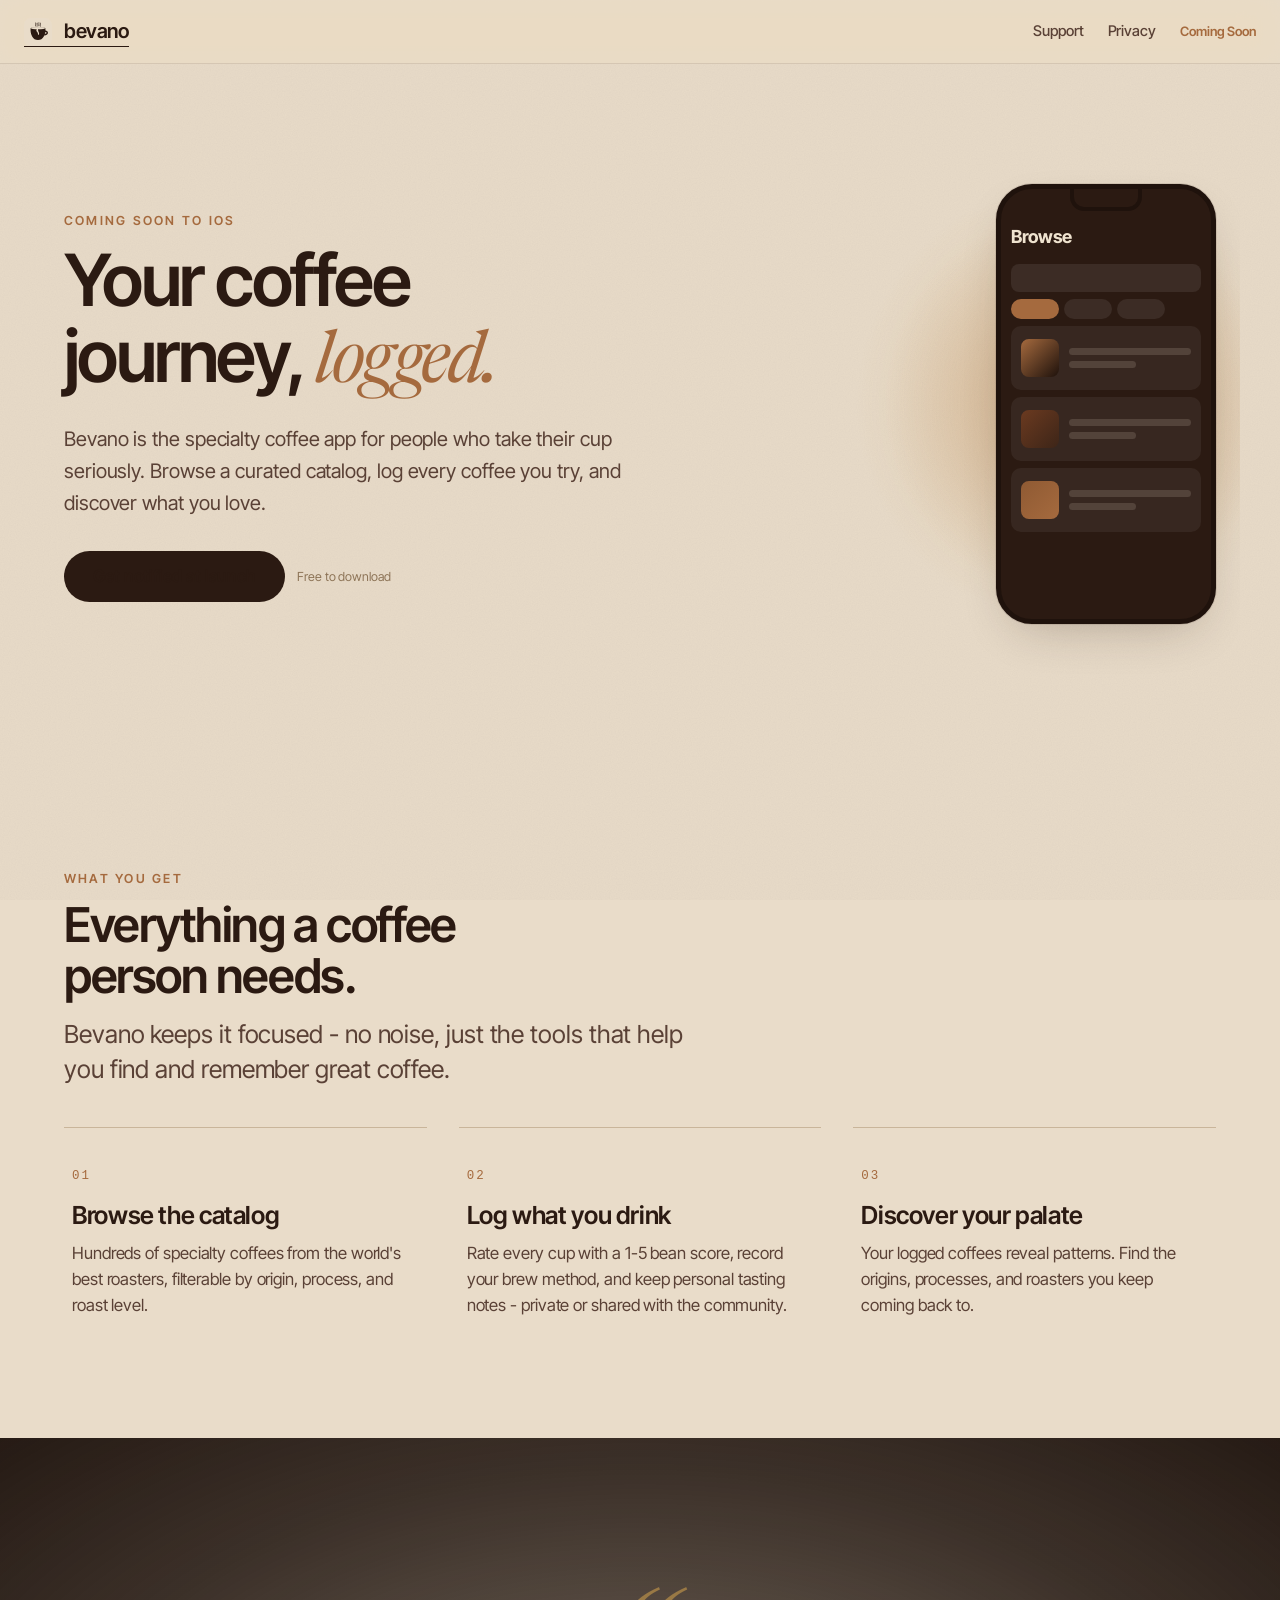
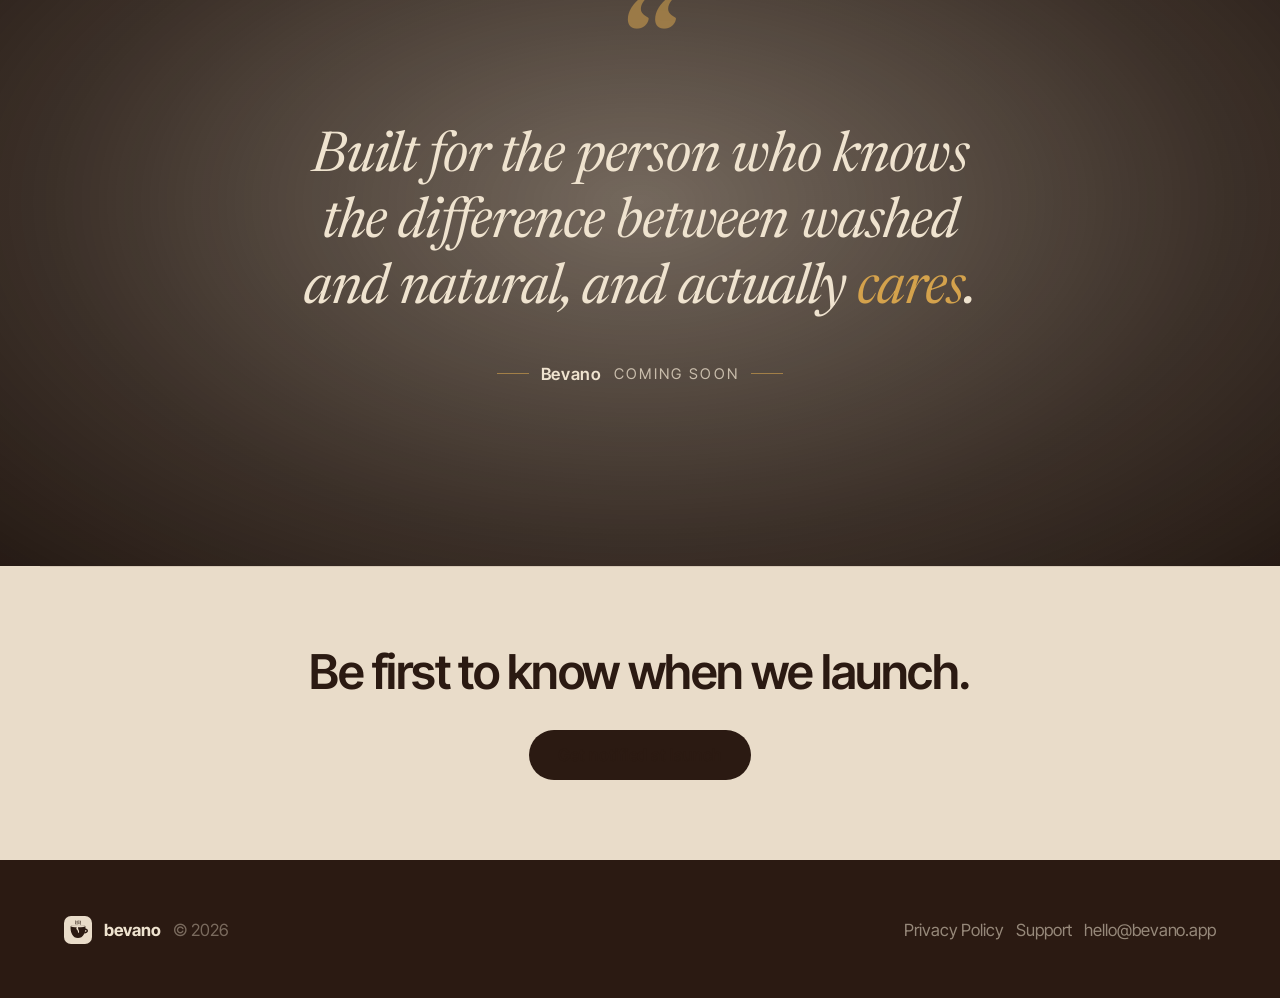
==== index.html @ 607dd551 "fix(web): consolidate features section - remove redundant intro sub-header Merged intro sub-header i" ====
<!DOCTYPE html>
<html lang="en">
<head>
  <meta charset="UTF-8" />
  <meta name="viewport" content="width=device-width, initial-scale=1.0" />
  <title>Bevano - Your coffee journey, logged.</title>
  <meta name="description" content="Bevano is the specialty coffee app for people who take their cup seriously. Browse a curated catalog, log every coffee you try, and discover what you love." />
  <meta property="og:title" content="Bevano - Your coffee journey, logged." />
  <meta property="og:description" content="The specialty coffee app for people who take their cup seriously." />
  <meta property="og:url" content="https://bevano.app" />
  <link rel="canonical" href="https://bevano.app" />
  <link rel="preconnect" href="https://fonts.googleapis.com" />
  <link rel="preconnect" href="https://fonts.gstatic.com" crossorigin />
  <link rel="stylesheet" href="https://fonts.googleapis.com/css2?family=Inter+Tight:wght@400;500;600;700&family=Newsreader:ital,opsz,wght@1,16,400&display=swap" />
  <link rel="stylesheet" href="styles.css" />
</head>
<body>

  <!-- Nav -->
  <nav class="nav">
    <a href="/" class="nav__brand">
      <img src="assets/icon.svg" alt="Bevano" />
      <span>bevano</span>
    </a>
    <div class="nav__links">
      <a href="/support">Support</a>
      <a href="/privacy">Privacy</a>
      <span style="font-size: 13px; font-weight: 600; color: var(--accent);">Coming Soon</span>
    </div>
  </nav>

  <!-- Hero -->
  <header class="hero container">
    <div class="hero__inner">
      <span class="eyebrow hero__eyebrow">Coming soon to iOS</span>
      <h1 class="hero__title">Your coffee journey, <em>logged.</em></h1>
      <p class="hero__lede">Bevano is the specialty coffee app for people who take their cup seriously. Browse a curated catalog, log every coffee you try, and discover what you love.</p>
      <div class="hero__actions">
        <a href="mailto:hello@bevano.app" class="btn btn--lg">Get notified at launch</a>
        <span class="hero__note">Free to download</span>
      </div>
    </div>

    <div class="hero__phone" aria-hidden="true">
      <div class="phone">
        <div class="phone-notch"></div>
        <div class="phone-screen">
          <div class="phone-title">Browse</div>
          <div class="phone-search"></div>
          <div class="phone-chips">
            <div class="phone-chip active"></div>
            <div class="phone-chip"></div>
            <div class="phone-chip"></div>
          </div>
          <div class="phone-card">
            <div class="phone-card-img"></div>
            <div class="phone-card-lines">
              <div class="phone-card-line"></div>
              <div class="phone-card-line short"></div>
            </div>
          </div>
          <div class="phone-card">
            <div class="phone-card-img" style="background: linear-gradient(135deg, #6b3a20 0%, #3d2518 100%);"></div>
            <div class="phone-card-lines">
              <div class="phone-card-line"></div>
              <div class="phone-card-line short"></div>
            </div>
          </div>
          <div class="phone-card">
            <div class="phone-card-img" style="background: linear-gradient(135deg, #8f5a33 0%, #A56A3E 100%);"></div>
            <div class="phone-card-lines">
              <div class="phone-card-line"></div>
              <div class="phone-card-line short"></div>
            </div>
          </div>
        </div>
      </div>
    </div>

    <div class="hero__art" aria-hidden="true"></div>
  </header>

  <!-- Features -->
  <section class="section container">
    <div class="features-head">
      <span class="eyebrow">What you get</span>
      <h2>Everything a coffee person needs.</h2>
      <p class="lede" style="margin-top: var(--s-4);">Bevano keeps it focused - no noise, just the tools that help you find and remember great coffee.</p>
    </div>

    <div class="grid grid-3 features">
      <article class="feature">
        <span class="feature__num">01</span>
        <h3 class="feature__title">Browse the catalog</h3>
        <p class="feature__body">Hundreds of specialty coffees from the world's best roasters, filterable by origin, process, and roast level.</p>
      </article>

      <article class="feature">
        <span class="feature__num">02</span>
        <h3 class="feature__title">Log what you drink</h3>
        <p class="feature__body">Rate every cup with a 1-5 bean score, record your brew method, and keep personal tasting notes - private or shared with the community.</p>
      </article>

      <article class="feature">
        <span class="feature__num">03</span>
        <h3 class="feature__title">Discover your palate</h3>
        <p class="feature__body">Your logged coffees reveal patterns. Find the origins, processes, and roasters you keep coming back to.</p>
      </article>
    </div>
  </section>

  <!-- Quote -->
  <section class="quote">
    <div class="quote__bg" aria-hidden="true"></div>
    <div class="quote__inner">
      <span class="quote__mark">&ldquo;</span>
      <p class="quote__text">Built for the person who knows the difference between washed and natural, and actually <em>cares</em>.</p>
      <div class="quote__attrib">
        <strong>Bevano</strong>
        <span>Coming soon</span>
      </div>
    </div>
  </section>

  <!-- CTA -->
  <div class="cta-band container">
    <h2>Be first to know when we launch.</h2>
    <a href="mailto:hello@bevano.app" class="btn btn--lg">Get notified at launch</a>
  </div>

  <!-- Footer -->
  <footer class="site-footer">
    <div class="section section--tight container">
      <div class="spread" style="flex-wrap: wrap; gap: var(--s-5);">
        <div class="row" style="gap: var(--s-3);">
          <img src="assets/icon.svg" style="width: 28px; height: 28px; border-radius: 7px; flex-shrink: 0;" alt="" />
          <strong>bevano</strong>
          <span class="faint">© 2026</span>
        </div>
        <div class="cluster">
          <a href="/privacy">Privacy Policy</a>
          <a href="/support">Support</a>
          <a href="mailto:hello@bevano.app">hello@bevano.app</a>
        </div>
      </div>
    </div>
  </footer>

</body>
</html>
---- styles.css ----
/* =========================================================================
   coffee.css — Bevano marketing site
   Sleek, modern stylesheet built on the Espresso/Cream palette.
   Light mode only.
   ========================================================================= */

/* ── Design tokens ──────────────────────────────────────────────────────── */
:root {
  /* Brand palette */
  --espresso:        #2B1A12;
  --espresso-deep:   #1F120C;
  --espresso-ink:    #150B07;
  --cream:           #E9DCC9;
  --cream-hi:        #EFE3CF;
  --cream-soft:      #F4EBDB;
  --caramel:         #A56A3E;
  --caramel-deep:    #8E5630;
  --gold:            #D4A24C;
  --gold-soft:       #E8B868;
  --sage:            #1F3A2E;

  /* Type */
  --font-sans: "Inter Tight", "Helvetica Neue", ui-sans-serif, -apple-system, BlinkMacSystemFont, system-ui, sans-serif;
  --font-serif: "Newsreader", "Iowan Old Style", Georgia, serif;
  --font-mono: ui-monospace, SFMono-Regular, "JetBrains Mono", Menlo, monospace;

  /* Scale (fluid) */
  --step--2: clamp(0.72rem, 0.70rem + 0.10vw, 0.78rem);
  --step--1: clamp(0.83rem, 0.80rem + 0.15vw, 0.92rem);
  --step-0:  clamp(0.95rem, 0.92rem + 0.18vw, 1.05rem);
  --step-1:  clamp(1.10rem, 1.04rem + 0.30vw, 1.25rem);
  --step-2:  clamp(1.30rem, 1.20rem + 0.50vw, 1.55rem);
  --step-3:  clamp(1.60rem, 1.40rem + 1.00vw, 2.10rem);
  --step-4:  clamp(2.10rem, 1.70rem + 2.00vw, 3.00rem);
  --step-5:  clamp(2.70rem, 2.00rem + 3.50vw, 4.50rem);
  --step-6:  clamp(3.50rem, 2.50rem + 5.00vw, 6.50rem);

  /* Radius */
  --r-xs:  6px;  --r-sm:  10px; --r-md:  14px;
  --r-lg:  20px; --r-xl:  28px; --r-2xl: 40px; --r-pill: 999px;

  /* Spacing (8pt) */
  --s-1: 4px;  --s-2: 8px;   --s-3: 12px;  --s-4: 16px;  --s-5: 20px;
  --s-6: 24px; --s-7: 32px;  --s-8: 40px;  --s-9: 56px;  --s-10: 80px; --s-11: 120px;

  /* Easing */
  --ease-out: cubic-bezier(0.16, 1, 0.3, 1);
  --ease-in-out: cubic-bezier(0.65, 0, 0.35, 1);
  --t-fast: 140ms; --t-base: 220ms; --t-slow: 420ms;

  /* Semantic tokens */
  --bg:              var(--cream);
  --bg-elev:         var(--cream-soft);
  --bg-sunken:       #DCCDB6;
  --surface:         #FFFFFF;
  --surface-muted:   #F1E6D2;
  --surface-inverse: var(--espresso);
  --border:          #C9B59A;
  --border-strong:   #8E7558;
  --divider:         rgba(43, 26, 18, 0.10);

  --text:            var(--espresso);
  --text-muted:      #5A4136;
  --text-faint:      #8E7558;
  --text-inverse:    var(--cream-hi);
  --text-on-primary: var(--cream-hi);
  --text-on-accent:  var(--cream-hi);

  --primary:         var(--espresso);
  --primary-hover:   var(--espresso-deep);
  --primary-active:  var(--espresso-ink);
  --accent:          var(--caramel);
  --accent-hover:    var(--caramel-deep);
  --highlight:       var(--gold);

  --ring:      0 0 0 3px rgba(165, 106, 62, 0.35);
  --shadow-xs: 0 1px 2px rgba(43, 26, 18, 0.06);
  --shadow-sm: 0 1px 2px rgba(43, 26, 18, 0.06), 0 2px 6px -2px rgba(43, 26, 18, 0.08);
  --shadow-md: 0 4px 14px -4px rgba(43, 26, 18, 0.12), 0 10px 30px -12px rgba(43, 26, 18, 0.18);
  --shadow-lg: 0 18px 50px -20px rgba(43, 26, 18, 0.30);
  --grain-opacity: 0.04;
}

/* ── Reset ─────────────────────────────────────────────────────────────── */
*, *::before, *::after { box-sizing: border-box; }
html { -webkit-text-size-adjust: 100%; text-size-adjust: 100%; scroll-behavior: smooth; }
body {
  margin: 0;
  background: var(--bg);
  color: var(--text);
  font-family: var(--font-sans);
  font-size: var(--step-0);
  line-height: 1.55;
  letter-spacing: -0.005em;
  -webkit-font-smoothing: antialiased;
  -moz-osx-font-smoothing: grayscale;
}
body::before {
  content: "";
  position: fixed; inset: 0;
  pointer-events: none;
  opacity: var(--grain-opacity);
  background-image: url("data:image/svg+xml;utf8,<svg xmlns='http://www.w3.org/2000/svg' width='180' height='180'><filter id='n'><feTurbulence type='fractalNoise' baseFrequency='0.85' numOctaves='2' stitchTiles='stitch'/><feColorMatrix values='0 0 0 0 0 0 0 0 0 0 0 0 0 0 0 0 0 0 0.7 0'/></filter><rect width='100%25' height='100%25' filter='url(%23n)'/></svg>");
  mix-blend-mode: multiply;
  z-index: 0;
}
img, svg, video { display: block; max-width: 100%; height: auto; }

/* ── Typography ────────────────────────────────────────────────────────── */
h1, h2, h3, h4, h5 {
  margin: 0 0 var(--s-4);
  font-family: var(--font-sans);
  font-weight: 600;
  line-height: 1.05;
  letter-spacing: -0.025em;
  text-wrap: balance;
  color: var(--text);
}
h1 { font-size: var(--step-5); letter-spacing: -0.035em; }
h2 { font-size: var(--step-4); letter-spacing: -0.03em; }
h3 { font-size: var(--step-3); letter-spacing: -0.02em; }
h4 { font-size: var(--step-2); }
h5 { font-size: var(--step-1); }
p  { margin: 0 0 var(--s-4); max-width: 64ch; text-wrap: pretty; }
.lede { font-size: var(--step-2); line-height: 1.4; color: var(--text-muted); max-width: 56ch; }

.eyebrow {
  display: inline-block;
  font-size: var(--step--2);
  font-weight: 600;
  letter-spacing: 0.18em;
  text-transform: uppercase;
  color: var(--accent);
  margin-bottom: var(--s-3);
}
small, .text-sm { font-size: var(--step--1); color: var(--text-muted); }
.muted  { color: var(--text-muted); }
.faint  { color: var(--text-faint); }
.text-accent { color: var(--accent); }

a, a:visited, a:link {
  color: var(--text);
  text-decoration: none;
  background-image: linear-gradient(currentColor, currentColor);
  background-size: 100% 1px;
  background-position: 0 100%;
  background-repeat: no-repeat;
  transition: background-size var(--t-base) var(--ease-out), color var(--t-fast) var(--ease-out);
}
a:hover { background-size: 100% 2px; color: var(--accent); }
a:focus-visible { outline: none; box-shadow: var(--ring); border-radius: 4px; }

/* ── Layout primitives ─────────────────────────────────────────────────── */
.container { width: 100%; max-width: 1200px; margin-inline: auto; padding-inline: var(--s-6); position: relative; z-index: 1; }
.container--narrow { max-width: 760px; }
.container--wide   { max-width: 1440px; }
.section { padding-block: var(--s-11); }
.section--tight { padding-block: var(--s-9); }
.stack > * + * { margin-top: var(--s-5); }
.cluster { display: flex; flex-wrap: wrap; gap: var(--s-3); align-items: center; }
.row { display: flex; gap: var(--s-4); align-items: center; }
.spread { display: flex; align-items: center; justify-content: space-between; gap: var(--s-4); }
.grid { display: grid; gap: var(--s-6); }
.grid-2 { grid-template-columns: repeat(auto-fit, minmax(280px, 1fr)); }
.grid-3 { grid-template-columns: repeat(auto-fit, minmax(240px, 1fr)); }
.center-text { text-align: center; }
.text-balance { text-wrap: balance; }
.fill-espresso { background: var(--espresso); color: var(--cream-hi); }
.hidden { display: none !important; }

/* ── Card ──────────────────────────────────────────────────────────────── */
.card {
  background: var(--surface);
  border: 1px solid var(--border);
  border-radius: var(--r-lg);
  padding: var(--s-7);
  box-shadow: var(--shadow-sm);
  transition: transform var(--t-base) var(--ease-out), box-shadow var(--t-base) var(--ease-out), border-color var(--t-base) var(--ease-out);
}
.card:hover { transform: translateY(-2px); box-shadow: var(--shadow-md); border-color: var(--border-strong); }

/* ── Nav ───────────────────────────────────────────────────────────────── */
.nav {
  position: sticky; top: 0; z-index: 50;
  display: flex; align-items: center; justify-content: space-between;
  padding: var(--s-4) var(--s-6);
  background: color-mix(in oklch, var(--bg) 75%, transparent);
  backdrop-filter: saturate(180%) blur(18px);
  -webkit-backdrop-filter: saturate(180%) blur(18px);
  border-bottom: 1px solid var(--divider);
}
.nav__brand {
  display: flex; align-items: center; gap: var(--s-3);
  font-weight: 600; letter-spacing: -0.02em; font-size: var(--step-1);
  background: none; color: var(--text);
}
.nav__brand img { width: 28px; height: 28px; border-radius: 7px; flex-shrink: 0; }
.nav__brand:hover { color: var(--accent); background-image: none; }
.nav__links { display: flex; gap: var(--s-6); align-items: center; }
.nav__links a, .nav__links a:visited, .nav__links a:link { font-size: var(--step--1); font-weight: 500; color: var(--text-muted); background: none; }
.nav__links a:hover { color: var(--accent); background-image: none; }

/* ── Buttons ───────────────────────────────────────────────────────────── */
.btn {
  display: inline-flex; align-items: center; justify-content: center;
  gap: var(--s-2);
  padding: 12px 22px;
  font-size: var(--step--1); font-weight: 600; line-height: 1;
  background: var(--primary); color: var(--text-on-primary);
  border: 1px solid transparent; border-radius: var(--r-pill);
  cursor: pointer; text-decoration: none; background-image: none;
  transition: transform var(--t-fast) var(--ease-out), background var(--t-fast) var(--ease-out), box-shadow var(--t-fast) var(--ease-out);
}
.btn:hover { background: var(--primary-hover); transform: translateY(-1px); box-shadow: var(--shadow-sm); background-image: none; color: var(--text-on-primary); }
.btn:active { background: var(--primary-active); transform: translateY(0); }
.btn--accent { background: var(--accent); color: var(--text-on-accent); }
.btn--accent:hover { background: var(--accent-hover); color: var(--text-on-accent); }
.btn--ghost { background: transparent; color: var(--text); border-color: var(--border); }
.btn--ghost:hover { background: var(--surface-muted); border-color: var(--border-strong); }
.btn--lg { padding: 16px 28px; font-size: var(--step-0); }
.btn--sm { padding: 8px 14px; font-size: var(--step--2); }

/* ── Hero ──────────────────────────────────────────────────────────────── */
.hero {
  position: relative;
  padding-block: var(--s-11);
  overflow: hidden;
  display: flex; align-items: center; justify-content: space-between;
  gap: var(--s-10);
}
.hero__eyebrow { color: var(--accent); }
.hero__inner { flex: 1; max-width: 560px; position: relative; z-index: 1; }
.hero__title { font-size: var(--step-5); letter-spacing: -0.035em; margin-bottom: var(--s-5); }
.hero__title em { font-style: italic; font-family: var(--font-serif); font-weight: 400; color: var(--accent); }
.hero__lede { font-size: var(--step-1); color: var(--text-muted); max-width: 52ch; margin-bottom: var(--s-7); line-height: 1.6; }
.hero__actions { display: flex; gap: var(--s-3); flex-wrap: wrap; align-items: center; }
.hero__note { font-size: var(--step--2); color: var(--text-faint); }
.hero__art {
  position: absolute; right: -120px; top: 50%; transform: translateY(-50%);
  width: 560px; height: 560px; border-radius: 50%;
  background:
    radial-gradient(closest-side, color-mix(in oklch, var(--accent) 35%, transparent), transparent 70%),
    radial-gradient(closest-side, color-mix(in oklch, var(--highlight) 25%, transparent), transparent 80%);
  filter: blur(0.5px);
  z-index: 0; pointer-events: none;
}
.hero__phone { flex-shrink: 0; position: relative; z-index: 1; }

/* ── Phone mockup ──────────────────────────────────────────────────────── */
.phone {
  width: 220px; height: 440px;
  background: var(--espresso); border-radius: 36px;
  border: 5px solid var(--espresso-deep);
  box-shadow: var(--shadow-lg), 0 0 0 1px rgba(43,26,18,0.1);
  display: flex; flex-direction: column; overflow: hidden;
}
.phone-notch { width: 72px; height: 22px; background: var(--espresso); border-radius: 0 0 14px 14px; margin: 0 auto; border: 4px solid var(--espresso-deep); border-top: none; }
.phone-screen { flex: 1; padding: 10px; display: flex; flex-direction: column; gap: 7px; }
.phone-title { color: var(--cream-hi); font-size: 18px; font-weight: 700; letter-spacing: -0.02em; padding: 2px 0 6px; }
.phone-search { background: rgba(255,255,255,0.08); border-radius: 8px; height: 28px; }
.phone-chips { display: flex; gap: 5px; }
.phone-chip { background: rgba(255,255,255,0.08); border-radius: var(--r-pill); height: 20px; width: 48px; }
.phone-chip.active { background: var(--caramel); }
.phone-card { background: rgba(255,255,255,0.06); border-radius: 10px; height: 64px; display: flex; align-items: center; padding: 10px; gap: 10px; }
.phone-card-img { width: 38px; height: 38px; border-radius: 8px; background: linear-gradient(135deg, var(--caramel) 0%, var(--espresso-deep) 100%); flex-shrink: 0; }
.phone-card-lines { flex: 1; display: flex; flex-direction: column; gap: 6px; }
.phone-card-line { height: 7px; border-radius: 4px; background: rgba(239,227,207,0.15); }
.phone-card-line.short { width: 55%; }

/* ── Features section ──────────────────────────────────────────────────── */
.features-head { max-width: 640px; margin-bottom: var(--s-8); }
.features-head h2 { margin: 0; }
.features { gap: var(--s-7); }
.feature {
  position: relative;
  padding: var(--s-7) var(--s-2) 0;
  border-top: 1px solid var(--border);
}
.feature__num {
  display: inline-block;
  font-family: var(--font-mono);
  font-size: var(--step--2);
  letter-spacing: 0.16em;
  color: var(--accent);
  margin-bottom: var(--s-4);
}
.feature__title { font-size: var(--step-2); margin: 0 0 var(--s-3); letter-spacing: -0.015em; }
.feature__body { margin: 0; color: var(--text-muted); font-size: var(--step-0); line-height: 1.55; max-width: 38ch; }

/* ── Quote section (beans background) ─────────────────────────────────── */
.quote {
  position: relative; overflow: hidden;
  padding-block: clamp(120px, 14vw, 200px);
  color: var(--cream-hi);
  isolation: isolate;
}
.quote__bg {
  position: absolute; inset: 0;
  background-image: url("assets/beans-bg.png");
  background-size: cover;
  background-position: center;
  background-repeat: no-repeat;
  z-index: -2;
}
.quote::before {
  content: "";
  position: absolute; inset: 0;
  background: radial-gradient(ellipse at 50% 50%, rgba(21,10,5,0.55) 0%, rgba(21,10,5,0.82) 65%, rgba(21,10,5,0.92) 100%);
  z-index: -1;
}
.quote__inner { max-width: 880px; margin-inline: auto; text-align: center; padding-inline: var(--s-6); }
.quote__mark {
  font-family: var(--font-serif); font-style: italic;
  font-size: clamp(80px, 14vw, 160px);
  line-height: 0.6; color: var(--gold); opacity: 0.55;
  display: block; margin-bottom: var(--s-3);
}
.quote__text {
  font-family: var(--font-serif); font-style: italic; font-weight: 400;
  font-size: clamp(28px, 4.5vw, 56px);
  line-height: 1.18; letter-spacing: -0.02em;
  color: var(--cream-hi); text-wrap: balance;
  margin: 0 0 var(--s-7);
}
.quote__text em { color: var(--gold); font-style: italic; }
.quote__attrib {
  display: inline-flex; align-items: center; gap: var(--s-3);
  font-size: var(--step--1); letter-spacing: 0.16em; text-transform: uppercase;
  color: rgba(239, 227, 207, 0.75);
}
.quote__attrib::before, .quote__attrib::after { content: ""; width: 32px; height: 1px; background: rgba(212,162,76,0.6); }
.quote__attrib strong { color: var(--cream-hi); font-weight: 600; letter-spacing: 0.04em; text-transform: none; font-size: var(--step-0); }

/* ── CTA band ──────────────────────────────────────────────────────────── */
.cta-band { text-align: center; padding-block: var(--s-10); border-top: 1px solid var(--divider); }
.cta-band h2 { margin-bottom: var(--s-7); }

/* ── Site footer ───────────────────────────────────────────────────────── */
.site-footer { background: var(--espresso); }
.site-footer p, .site-footer strong, .site-footer span { color: var(--cream-hi); }
.site-footer .faint { color: rgba(239, 227, 207, 0.4); }
.site-footer a, .site-footer a:visited, .site-footer a:link { color: rgba(239,227,207,0.55); background: none; }
.site-footer a:hover { color: var(--cream-hi); background-image: none; }

/* ── Page hero (support / privacy) ────────────────────────────────────── */
.page-hero { padding-block: var(--s-9) var(--s-7); border-bottom: 1px solid var(--divider); }
.page-hero h1 { margin-bottom: var(--s-3); }
.page-hero p { font-size: var(--step--1); color: var(--text-faint); margin: 0; }

/* ── Page content ──────────────────────────────────────────────────────── */
.page-content { padding-block: var(--s-8) var(--s-11); }
.page-content h2 { font-size: var(--step-2); margin: var(--s-8) 0 var(--s-4); }
.page-content h2:first-child { margin-top: 0; }
.page-content p { color: var(--text-muted); line-height: 1.75; }
.page-content a { color: var(--accent); background: none; }
.page-content a:hover { color: var(--accent-hover); background-image: none; }

/* ── Contact box ───────────────────────────────────────────────────────── */
.contact-box {
  background: var(--surface-muted); border: 1px solid var(--border);
  border-radius: var(--r-md); padding: var(--s-5) var(--s-6);
  margin: var(--s-5) 0 var(--s-8);
}
.contact-box p { margin: 0; font-size: var(--step--1); max-width: none; }
.contact-box a { color: var(--accent); font-weight: 600; background: none; }

/* ── FAQ ───────────────────────────────────────────────────────────────── */
.faq { margin-top: var(--s-8); }
.faq-item { border-top: 1px solid var(--divider); padding-block: var(--s-5); }
.faq-item:last-child { border-bottom: 1px solid var(--divider); }
.faq-item h3 { font-size: var(--step-0); font-weight: 600; margin-bottom: var(--s-2); }
.faq-item p { font-size: var(--step--1); color: var(--text-muted); margin: 0; line-height: 1.65; max-width: none; }

/* ── Utilities ─────────────────────────────────────────────────────────── */
::selection { background: var(--accent); color: var(--text-on-accent); }
:focus-visible { outline: none; box-shadow: var(--ring); border-radius: 6px; }
::-webkit-scrollbar { width: 12px; }
::-webkit-scrollbar-track { background: transparent; }
::-webkit-scrollbar-thumb { background: var(--border); border-radius: var(--r-pill); border: 3px solid var(--bg); }
::-webkit-scrollbar-thumb:hover { background: var(--border-strong); }

/* ── Responsive ────────────────────────────────────────────────────────── */
@media (max-width: 768px) {
  .nav { padding: var(--s-3) var(--s-4); }
  .nav__links { gap: var(--s-4); }
  .hero { flex-direction: column; padding-block: var(--s-9); }
  .hero__phone, .hero__art { display: none; }
  .section, .section--tight { padding-block: var(--s-9); }
  .container { padding-inline: var(--s-4); }
  .spread { flex-direction: column; align-items: flex-start; }
  .features { grid-template-columns: 1fr; }
}

@media (prefers-reduced-motion: reduce) {
  *, *::before, *::after { transition-duration: 0ms !important; animation-duration: 0ms !important; }
  html { scroll-behavior: auto; }
}

@media print {
  body::before, .nav, .hero__art, .hero__phone { display: none; }
  .card { box-shadow: none; border-color: #ccc; }
}
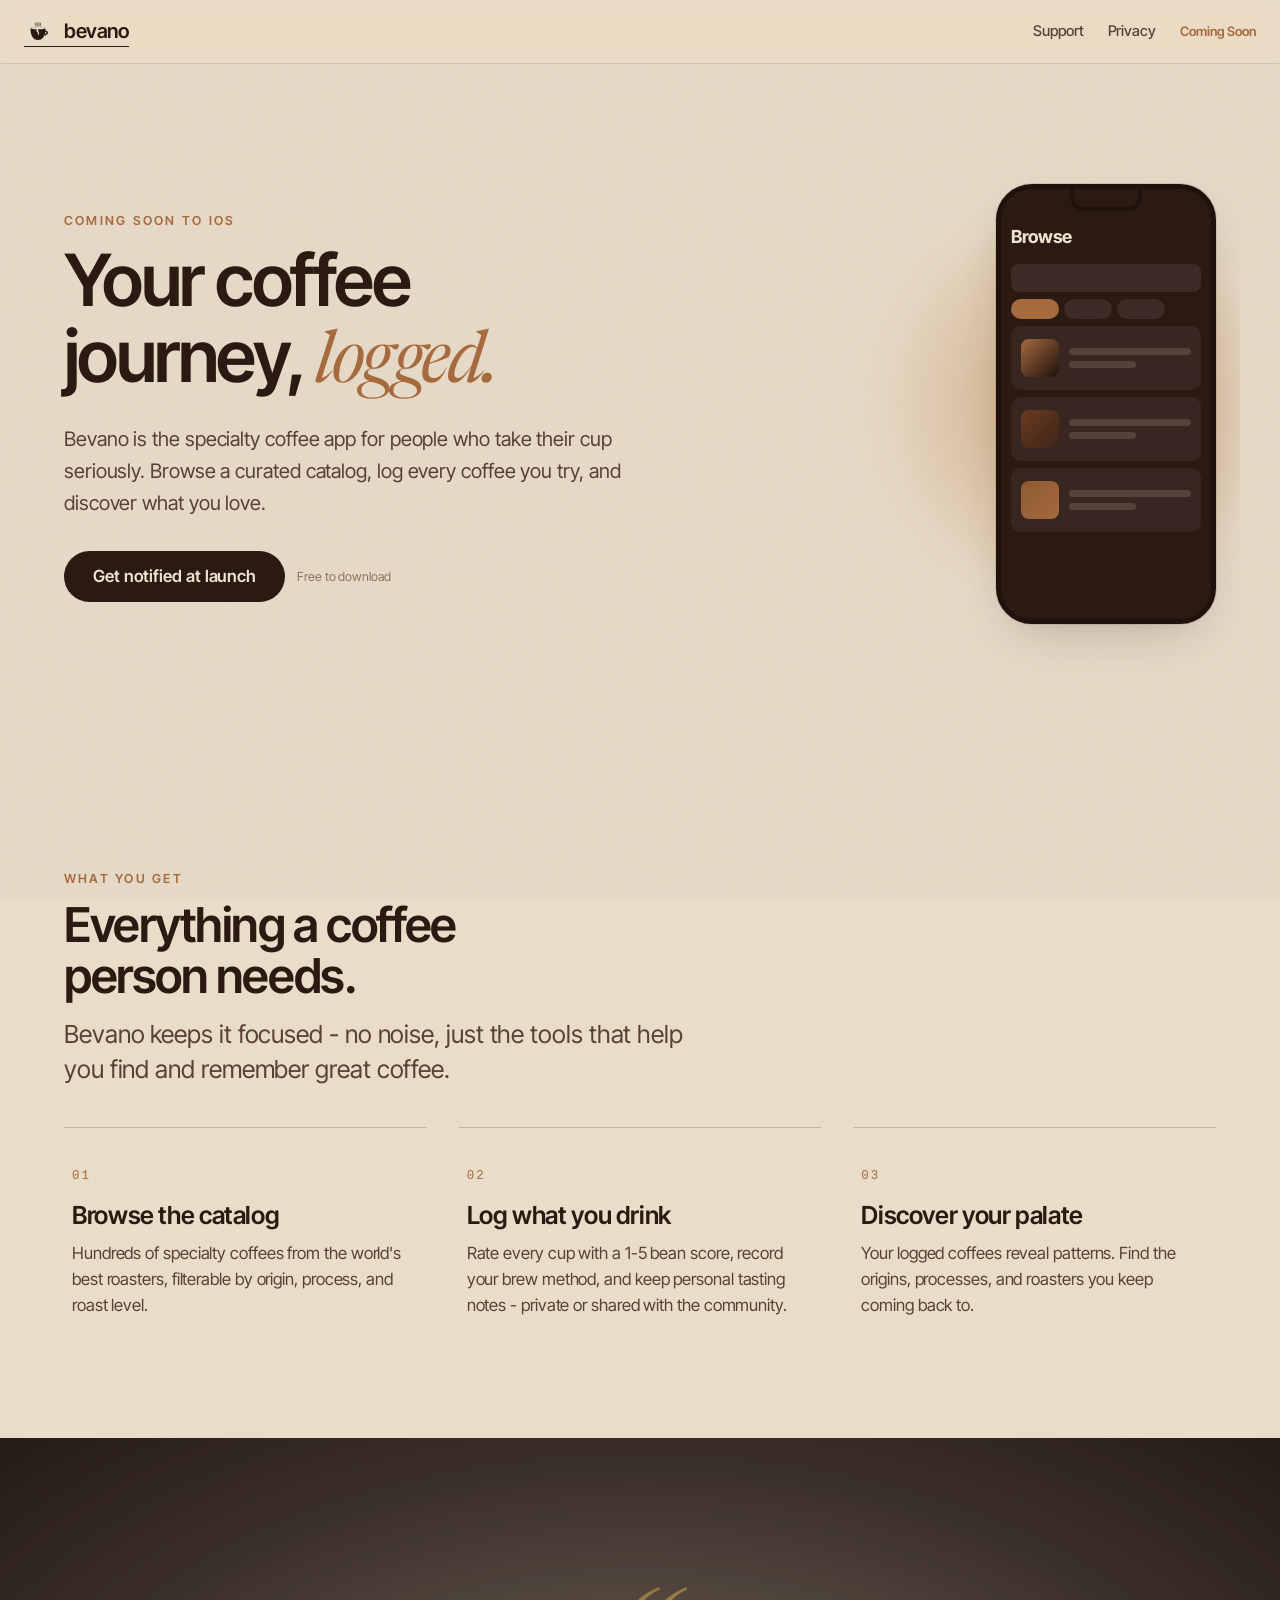
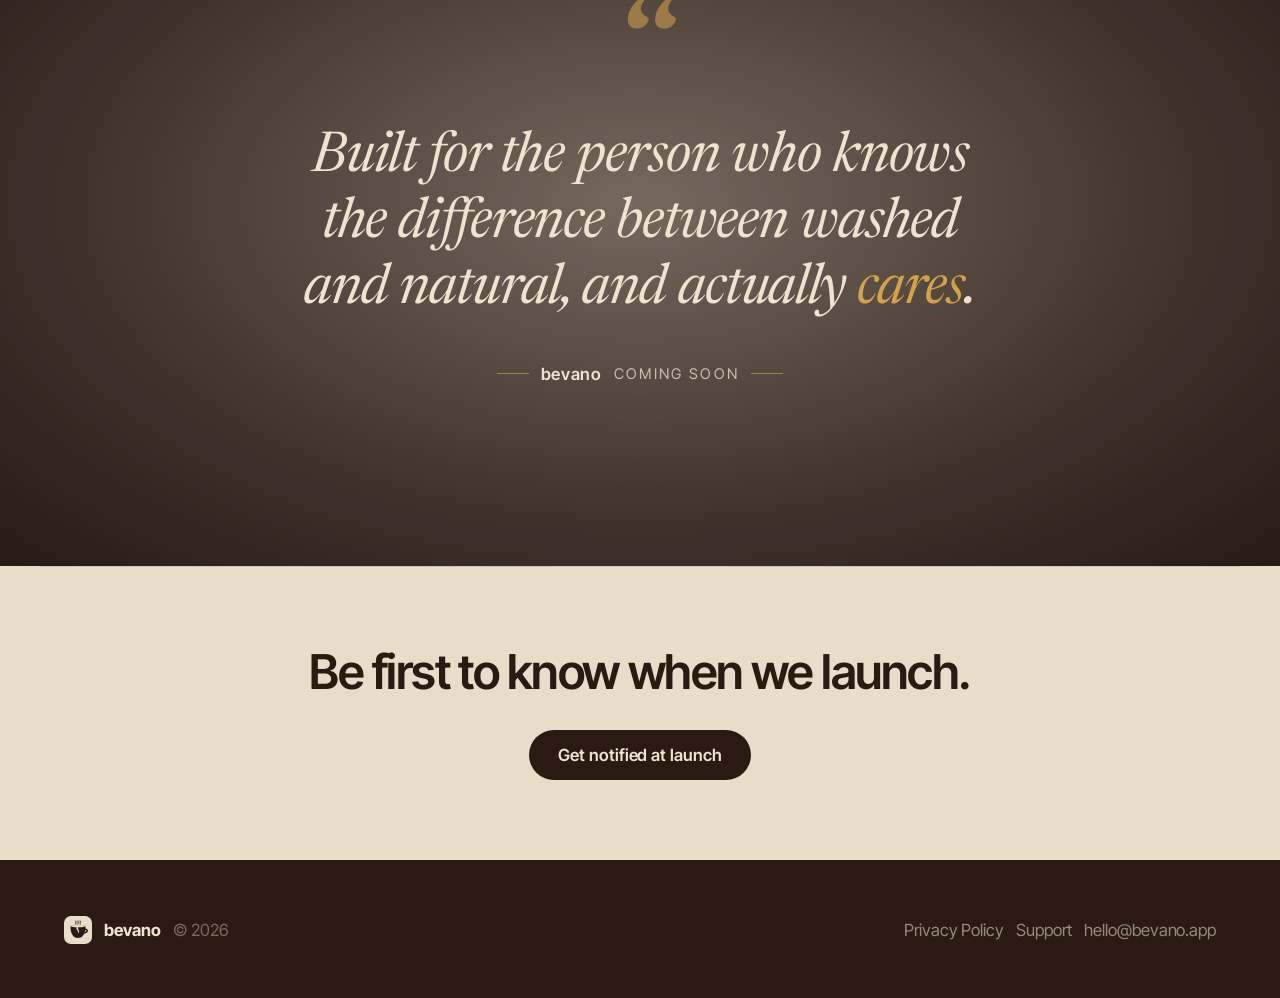
==== commit 21049569: "fix(web): lowercase quote attribution and replace Download with Coming Soon - index.html: quote attr" ====
--- a/index.html
+++ b/index.html
@@ -19,7 +19,7 @@
   <!-- Nav -->
   <nav class="nav">
     <a href="/" class="nav__brand">
-      <img src="assets/icon.svg" alt="Bevano" />
+      <img src="assets/icon.svg" alt="Bevano" width="28" height="28" />
       <span>bevano</span>
     </a>
     <div class="nav__links">
@@ -116,7 +116,7 @@
       <span class="quote__mark">&ldquo;</span>
       <p class="quote__text">Built for the person who knows the difference between washed and natural, and actually <em>cares</em>.</p>
       <div class="quote__attrib">
-        <strong>Bevano</strong>
+        <strong>bevano</strong>
         <span>Coming soon</span>
       </div>
     </div>
--- a/styles.css
+++ b/styles.css
@@ -184,6 +184,7 @@
   position: sticky; top: 0; z-index: 50;
   display: flex; align-items: center; justify-content: space-between;
   padding: var(--s-4) var(--s-6);
+  background: rgba(233, 220, 201, 0.85); /* fallback */
   background: color-mix(in oklch, var(--bg) 75%, transparent);
   backdrop-filter: saturate(180%) blur(18px);
   -webkit-backdrop-filter: saturate(180%) blur(18px);
@@ -194,7 +195,12 @@
   font-weight: 600; letter-spacing: -0.02em; font-size: var(--step-1);
   background: none; color: var(--text);
 }
-.nav__brand img { width: 28px; height: 28px; border-radius: 7px; flex-shrink: 0; }
+.nav__brand img {
+  display: block;
+  width: 28px !important; height: 28px !important;
+  max-width: 28px; max-height: 28px;
+  border-radius: 7px; flex-shrink: 0;
+}
 .nav__brand:hover { color: var(--accent); background-image: none; }
 .nav__links { display: flex; gap: var(--s-6); align-items: center; }
 .nav__links a, .nav__links a:visited, .nav__links a:link { font-size: var(--step--1); font-weight: 500; color: var(--text-muted); background: none; }
@@ -211,11 +217,12 @@
   cursor: pointer; text-decoration: none; background-image: none;
   transition: transform var(--t-fast) var(--ease-out), background var(--t-fast) var(--ease-out), box-shadow var(--t-fast) var(--ease-out);
 }
+.btn, .btn:link, .btn:visited { color: var(--text-on-primary); background-image: none; }
 .btn:hover { background: var(--primary-hover); transform: translateY(-1px); box-shadow: var(--shadow-sm); background-image: none; color: var(--text-on-primary); }
 .btn:active { background: var(--primary-active); transform: translateY(0); }
-.btn--accent { background: var(--accent); color: var(--text-on-accent); }
+.btn--accent, .btn--accent:link, .btn--accent:visited { background: var(--accent); color: var(--text-on-accent); }
 .btn--accent:hover { background: var(--accent-hover); color: var(--text-on-accent); }
-.btn--ghost { background: transparent; color: var(--text); border-color: var(--border); }
+.btn--ghost, .btn--ghost:link, .btn--ghost:visited { background: transparent; color: var(--text); border-color: var(--border); }
 .btn--ghost:hover { background: var(--surface-muted); border-color: var(--border-strong); }
 .btn--lg { padding: 16px 28px; font-size: var(--step-0); }
 .btn--sm { padding: 8px 14px; font-size: var(--step--2); }
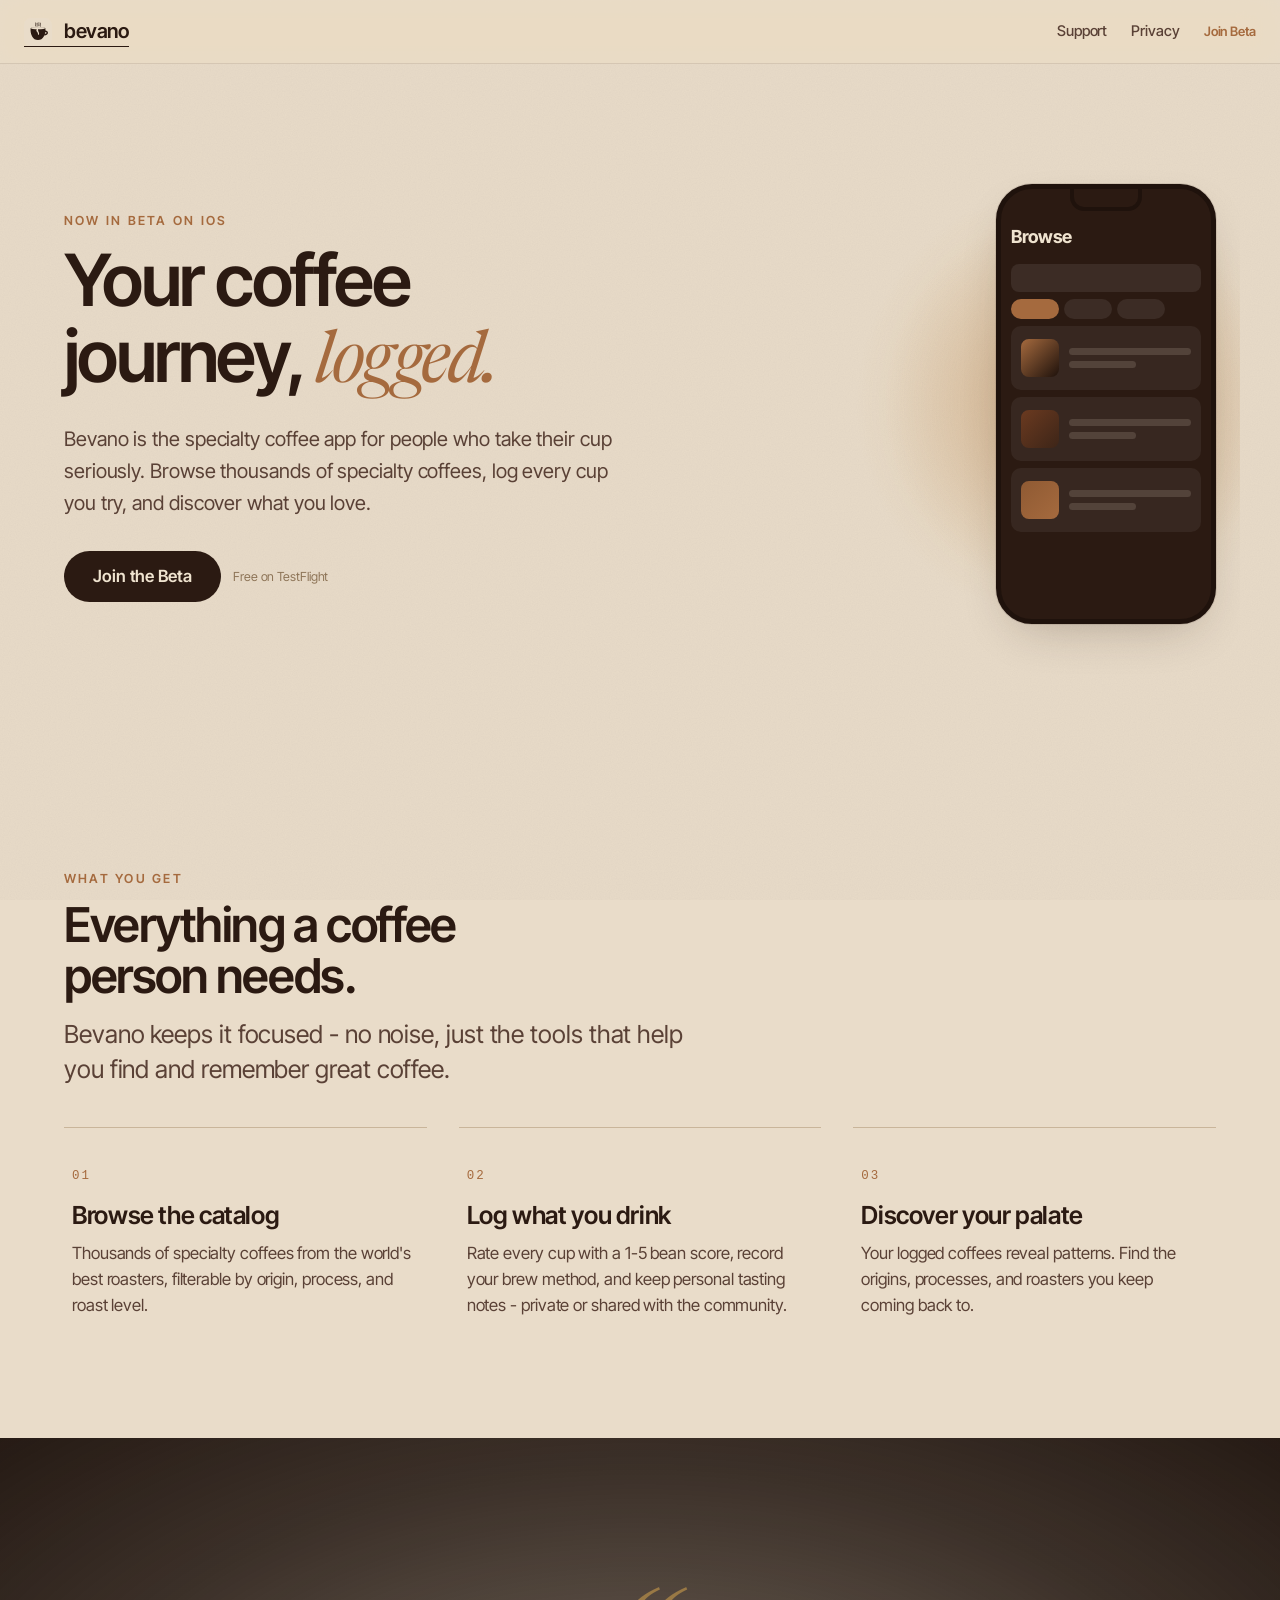
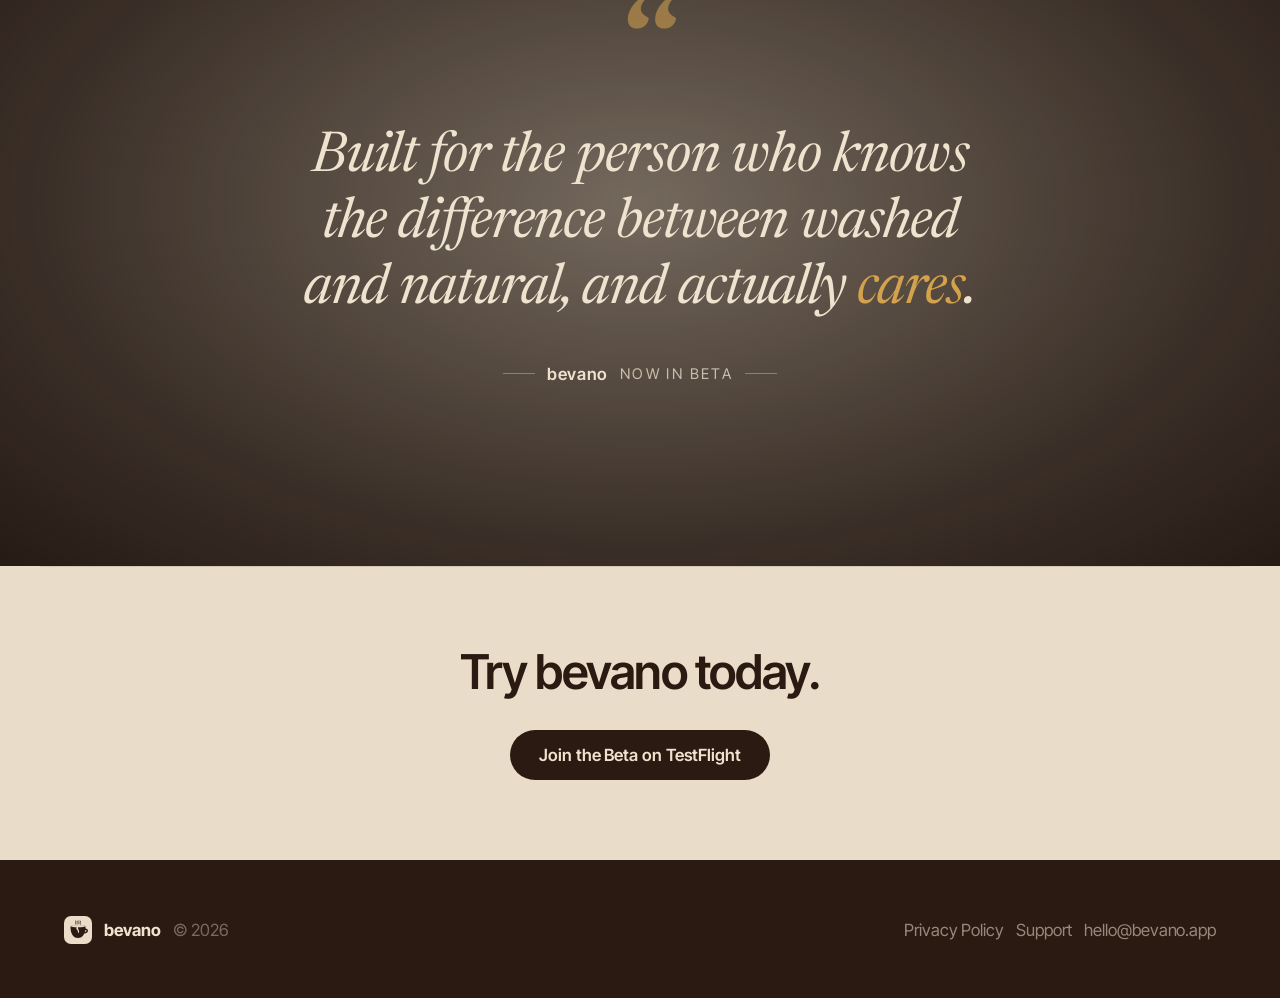
==== commit 0a8f2e92: "Update site for TestFlight beta launch" ====
--- a/index.html
+++ b/index.html
@@ -25,19 +25,19 @@
     <div class="nav__links">
       <a href="/support">Support</a>
       <a href="/privacy">Privacy</a>
-      <span style="font-size: 13px; font-weight: 600; color: var(--accent);">Coming Soon</span>
+      <a href="https://testflight.apple.com/join/Fe1Hvmtx" style="font-size: 13px; font-weight: 600; color: var(--accent);">Join Beta</a>
     </div>
   </nav>
 
   <!-- Hero -->
   <header class="hero container">
     <div class="hero__inner">
-      <span class="eyebrow hero__eyebrow">Coming soon to iOS</span>
+      <span class="eyebrow hero__eyebrow">Now in Beta on iOS</span>
       <h1 class="hero__title">Your coffee journey, <em>logged.</em></h1>
-      <p class="hero__lede">Bevano is the specialty coffee app for people who take their cup seriously. Browse a curated catalog, log every coffee you try, and discover what you love.</p>
+      <p class="hero__lede">Bevano is the specialty coffee app for people who take their cup seriously. Browse thousands of specialty coffees, log every cup you try, and discover what you love.</p>
       <div class="hero__actions">
-        <a href="mailto:hello@bevano.app" class="btn btn--lg">Get notified at launch</a>
-        <span class="hero__note">Free to download</span>
+        <a href="https://testflight.apple.com/join/Fe1Hvmtx" class="btn btn--lg">Join the Beta</a>
+        <span class="hero__note">Free on TestFlight</span>
       </div>
     </div>
 
@@ -92,7 +92,7 @@
       <article class="feature">
         <span class="feature__num">01</span>
         <h3 class="feature__title">Browse the catalog</h3>
-        <p class="feature__body">Hundreds of specialty coffees from the world's best roasters, filterable by origin, process, and roast level.</p>
+        <p class="feature__body">Thousands of specialty coffees from the world's best roasters, filterable by origin, process, and roast level.</p>
       </article>
 
       <article class="feature">
@@ -117,15 +117,15 @@
       <p class="quote__text">Built for the person who knows the difference between washed and natural, and actually <em>cares</em>.</p>
       <div class="quote__attrib">
         <strong>bevano</strong>
-        <span>Coming soon</span>
+        <span>Now in Beta</span>
       </div>
     </div>
   </section>
 
   <!-- CTA -->
   <div class="cta-band container">
-    <h2>Be first to know when we launch.</h2>
-    <a href="mailto:hello@bevano.app" class="btn btn--lg">Get notified at launch</a>
+    <h2>Try bevano today.</h2>
+    <a href="https://testflight.apple.com/join/Fe1Hvmtx" class="btn btn--lg">Join the Beta on TestFlight</a>
   </div>
 
   <!-- Footer -->
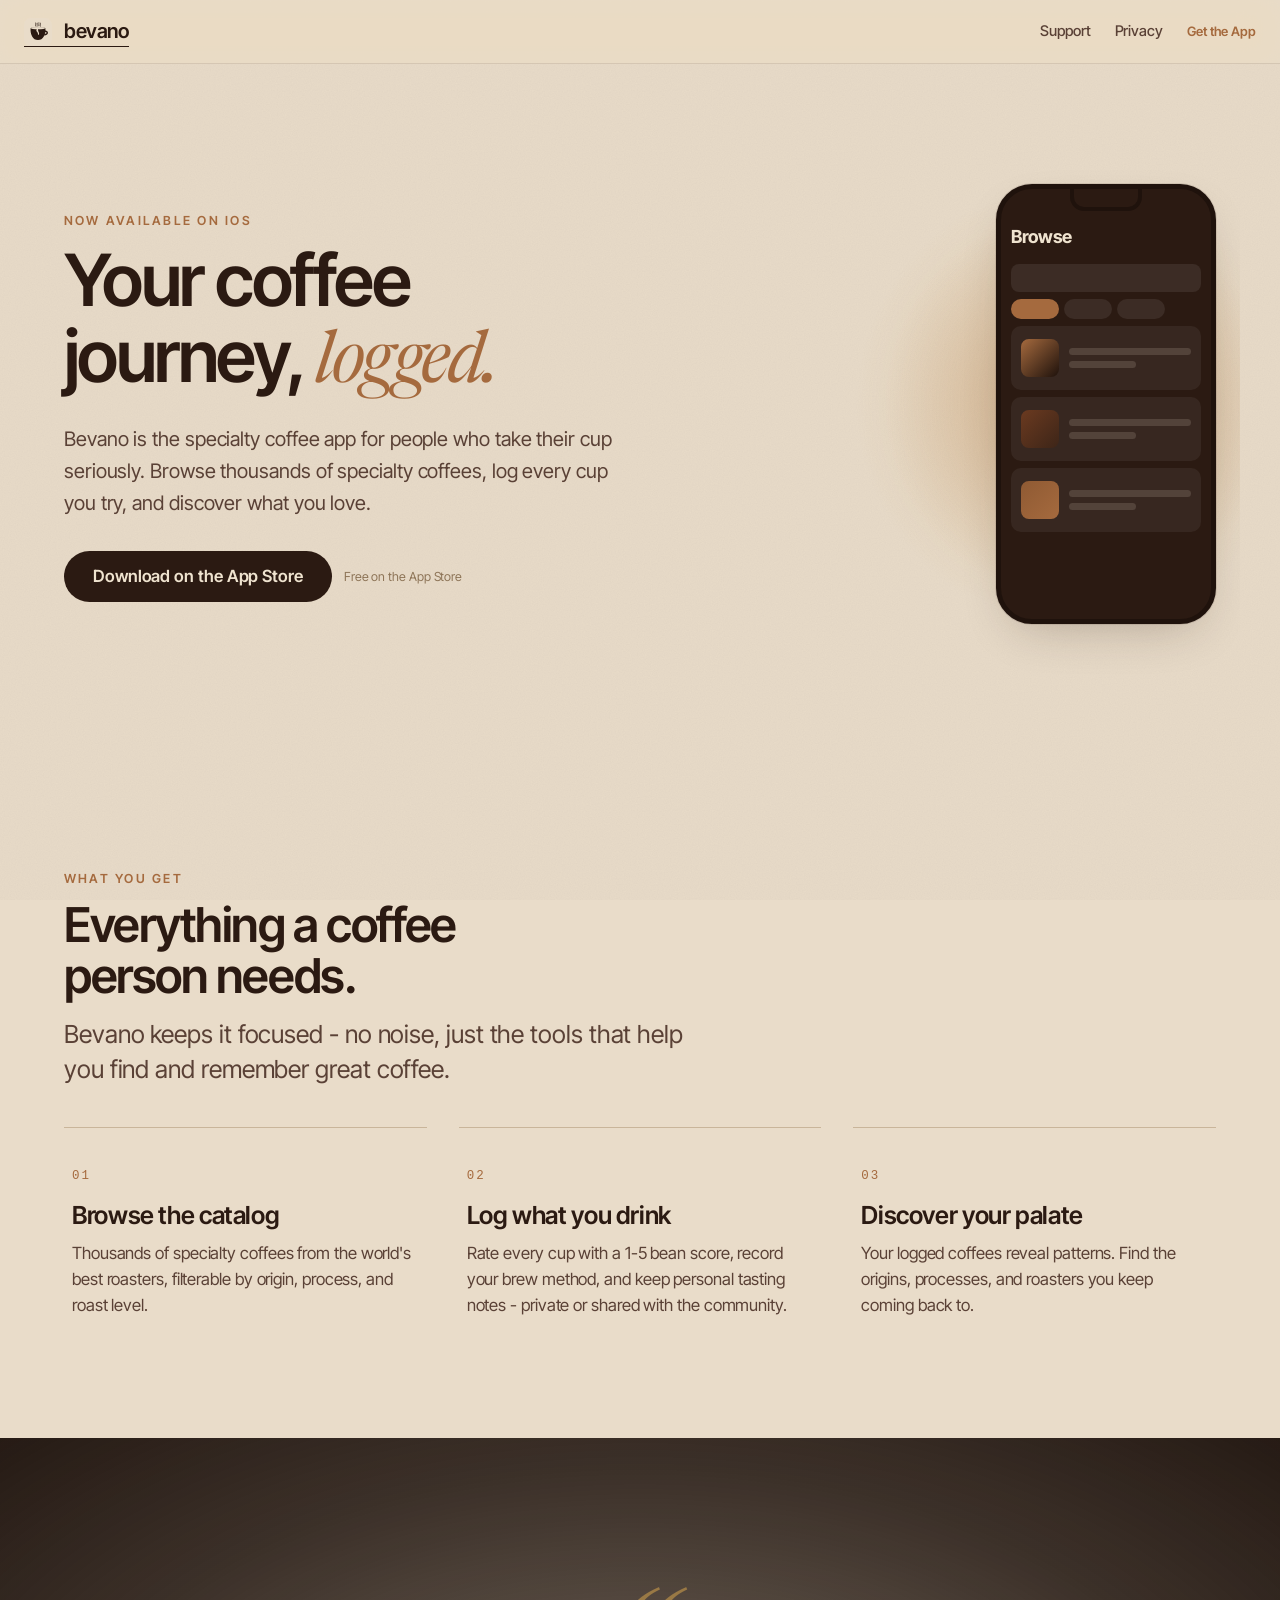
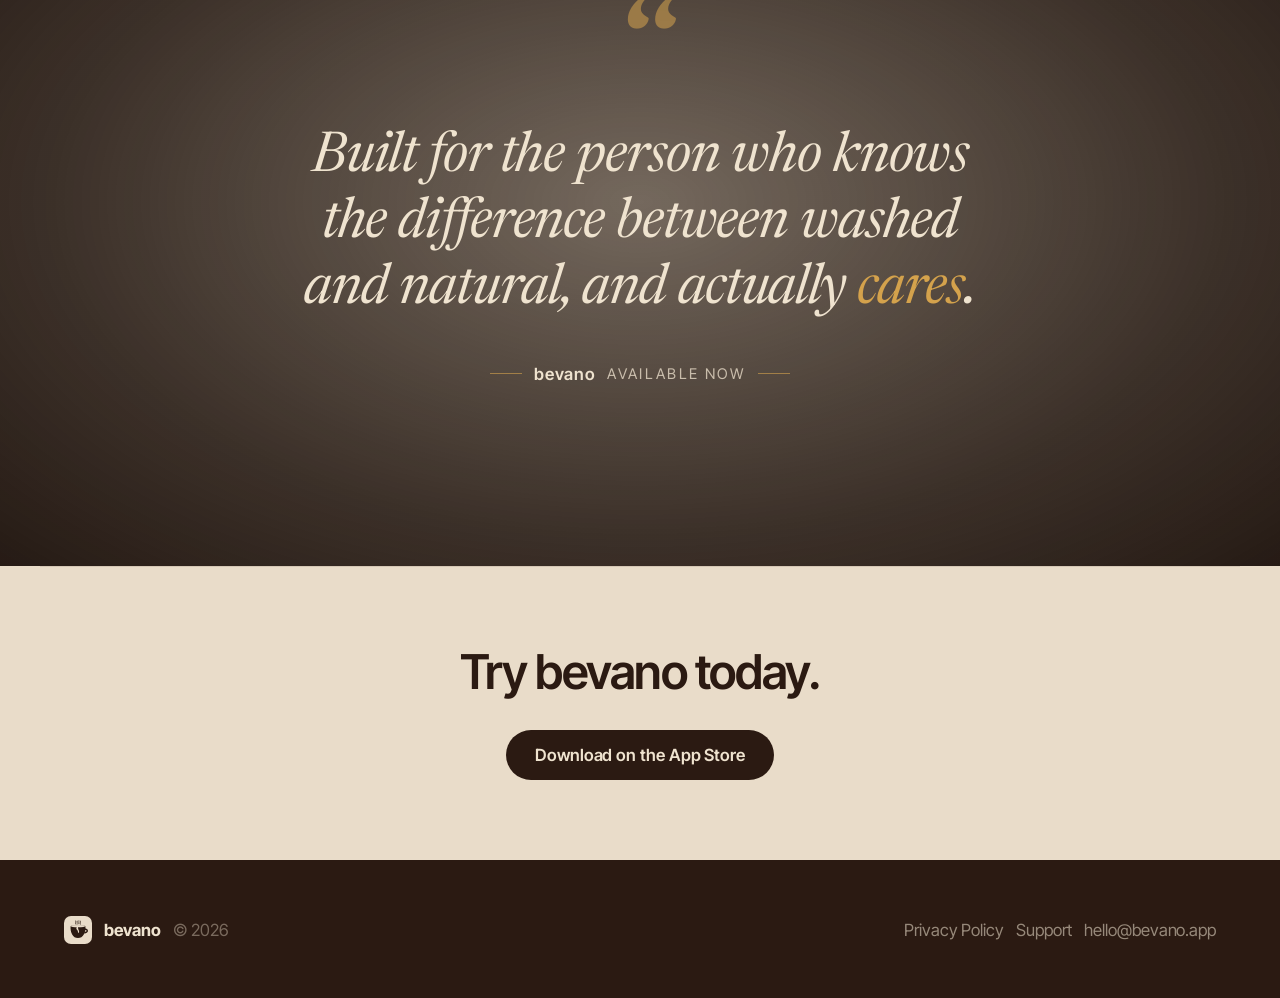
==== commit bf0b3a06: "Update copy and CTAs for App Store launch Site was still pointing at the TestFlight beta join link. " ====
--- a/index.html
+++ b/index.html
@@ -25,19 +25,19 @@
     <div class="nav__links">
       <a href="/support">Support</a>
       <a href="/privacy">Privacy</a>
-      <a href="https://testflight.apple.com/join/Fe1Hvmtx" style="font-size: 13px; font-weight: 600; color: var(--accent);">Join Beta</a>
+      <a href="https://apps.apple.com/app/apple-store/id6770704111?pt=128912878&ct=Web%20Traffic%20bevano.app&mt=8" style="font-size: 13px; font-weight: 600; color: var(--accent);">Get the App</a>
     </div>
   </nav>
 
   <!-- Hero -->
   <header class="hero container">
     <div class="hero__inner">
-      <span class="eyebrow hero__eyebrow">Now in Beta on iOS</span>
+      <span class="eyebrow hero__eyebrow">Now available on iOS</span>
       <h1 class="hero__title">Your coffee journey, <em>logged.</em></h1>
       <p class="hero__lede">Bevano is the specialty coffee app for people who take their cup seriously. Browse thousands of specialty coffees, log every cup you try, and discover what you love.</p>
       <div class="hero__actions">
-        <a href="https://testflight.apple.com/join/Fe1Hvmtx" class="btn btn--lg">Join the Beta</a>
-        <span class="hero__note">Free on TestFlight</span>
+        <a href="https://apps.apple.com/app/apple-store/id6770704111?pt=128912878&ct=Web%20Traffic%20bevano.app&mt=8" class="btn btn--lg">Download on the App Store</a>
+        <span class="hero__note">Free on the App Store</span>
       </div>
     </div>
 
@@ -117,7 +117,7 @@
       <p class="quote__text">Built for the person who knows the difference between washed and natural, and actually <em>cares</em>.</p>
       <div class="quote__attrib">
         <strong>bevano</strong>
-        <span>Now in Beta</span>
+        <span>Available now</span>
       </div>
     </div>
   </section>
@@ -125,7 +125,7 @@
   <!-- CTA -->
   <div class="cta-band container">
     <h2>Try bevano today.</h2>
-    <a href="https://testflight.apple.com/join/Fe1Hvmtx" class="btn btn--lg">Join the Beta on TestFlight</a>
+    <a href="https://apps.apple.com/app/apple-store/id6770704111?pt=128912878&ct=Web%20Traffic%20bevano.app&mt=8" class="btn btn--lg">Download on the App Store</a>
   </div>
 
   <!-- Footer -->
